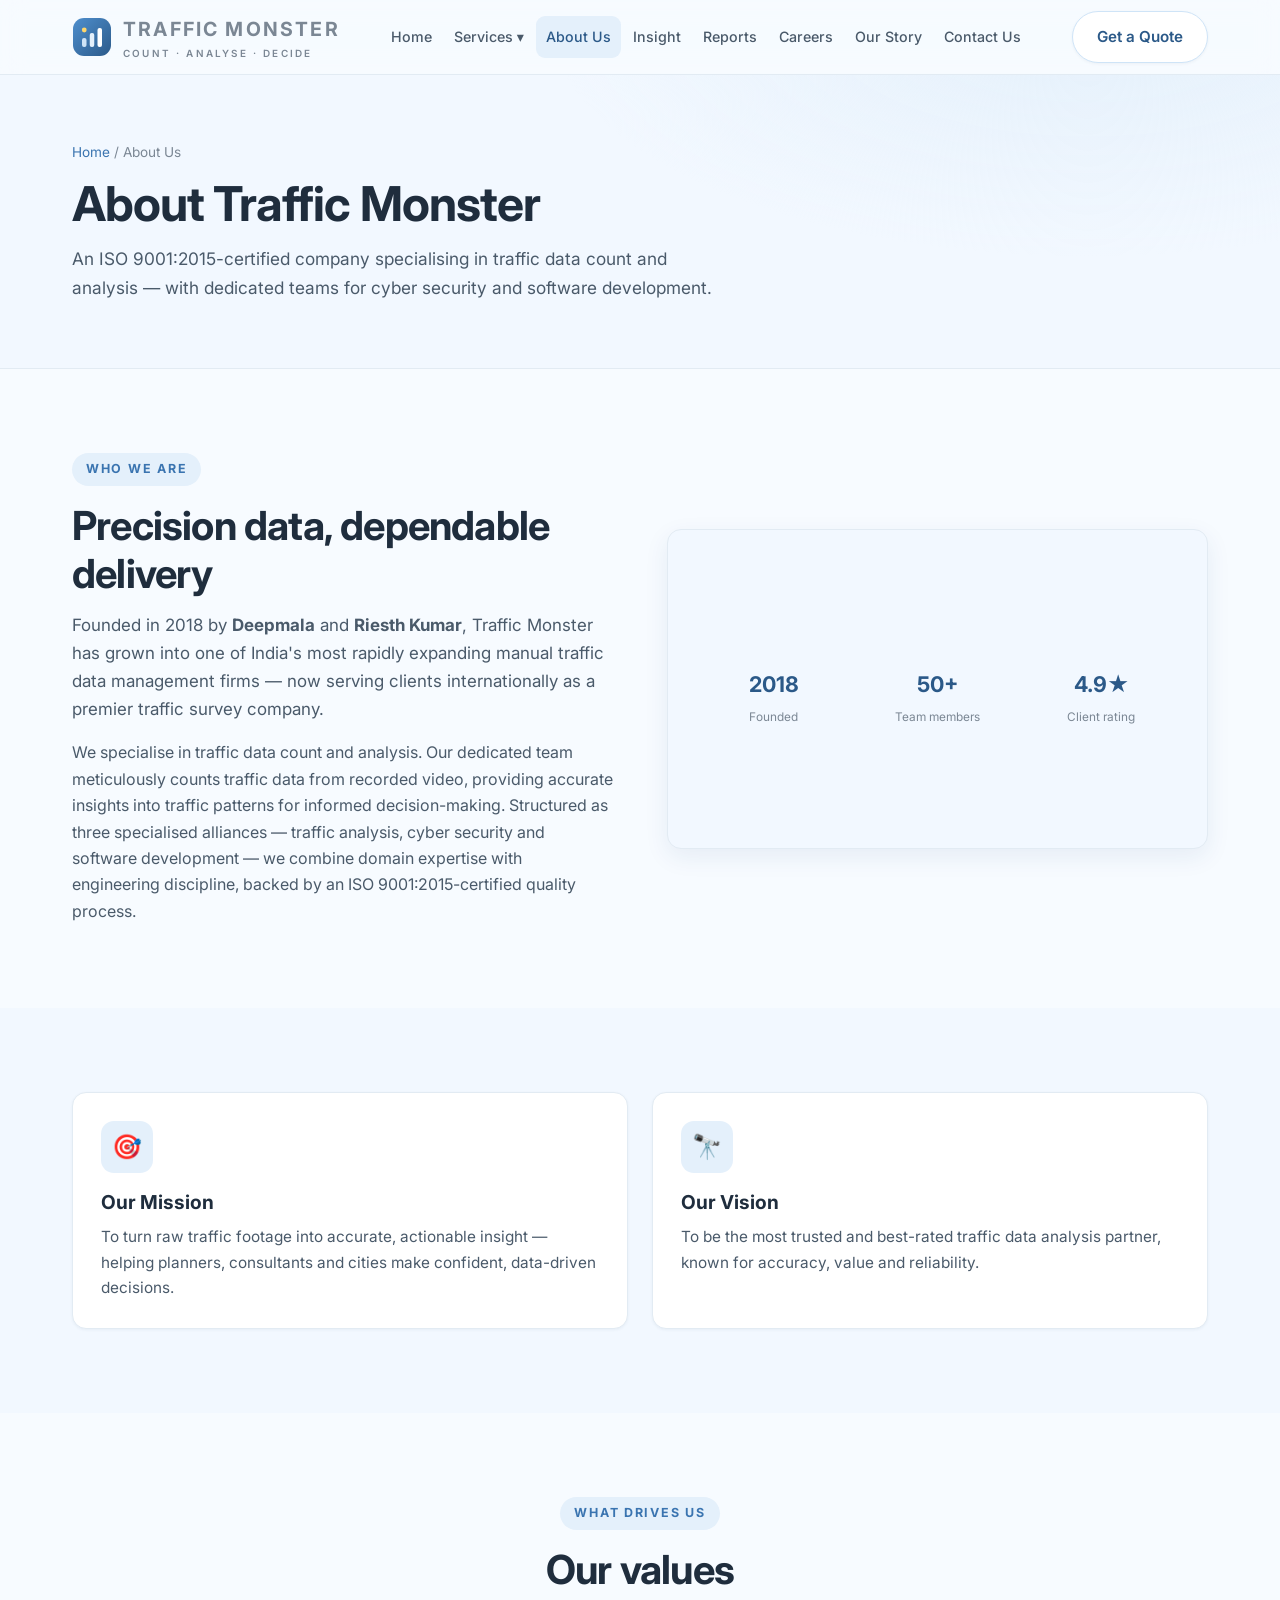
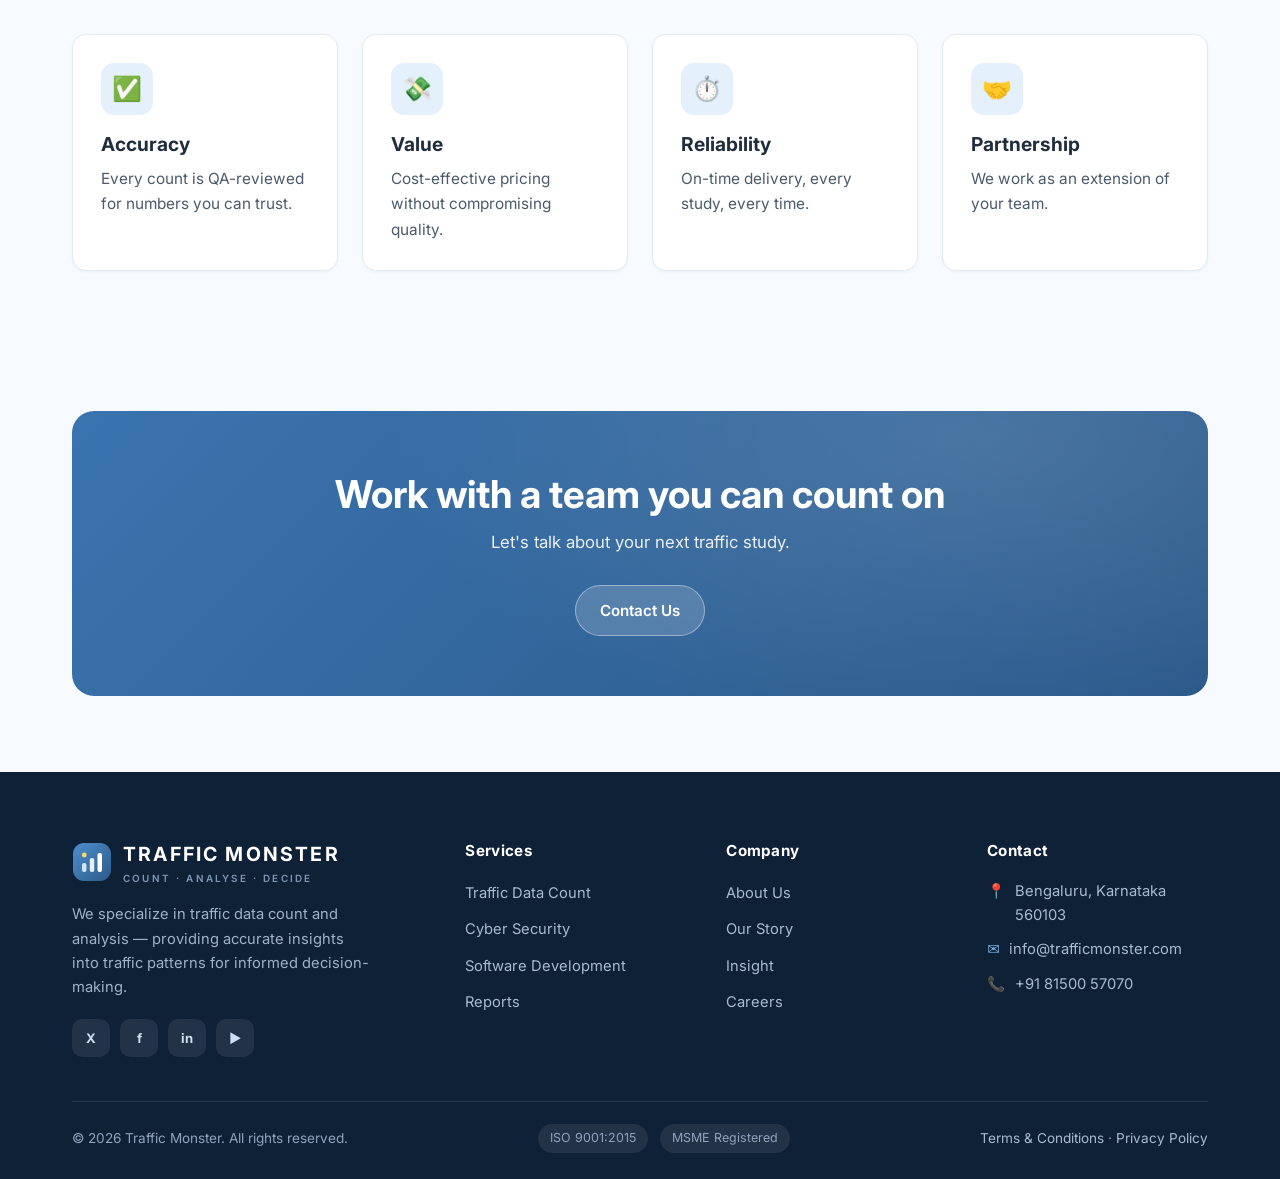
==== about.html @ 854fac42 "Initial commit" ====
<!DOCTYPE html>
<html lang="en">
<head>
<meta charset="UTF-8" />
<meta name="viewport" content="width=device-width, initial-scale=1.0" />
<title>About Us — Traffic Monster</title>
<meta name="description" content="Traffic Monster is an ISO 9001:2015-certified traffic data company built around three specialised alliances: traffic analysis, cyber security and software development." />
<link rel="icon" href="assets/logo.svg" type="image/svg+xml" />
<link rel="preconnect" href="https://fonts.googleapis.com" />
<link rel="preconnect" href="https://fonts.gstatic.com" crossorigin />
<link href="https://fonts.googleapis.com/css2?family=Inter:wght@400;500;600;700;800&display=swap" rel="stylesheet" />
<link rel="stylesheet" href="css/style.css" />
</head>
<body>

<header class="site-header">
  <div class="container nav">
    <a class="brand" href="index.html"><img class="logo" src="assets/logo.svg" alt="Traffic Monster" /><span class="brand-text"><b>Traffic Monster</b><span>Count · Analyse · Decide</span></span></a>
    <ul class="nav-links">
      <li><a href="index.html">Home</a></li>
      <li class="has-drop"><a href="services.html">Services ▾</a>
        <div class="drop">
          <a href="services.html#traffic"><span class="di">🚦</span><span><strong>Traffic Data Count</strong><small>Counts, studies &amp; insights</small></span></a>
          <a href="services.html#cyber"><span class="di">🛡️</span><span><strong>Cyber Security</strong><small>Security engineering &amp; DevSecOps</small></span></a>
          <a href="services.html#software"><span class="di">💻</span><span><strong>Software Development</strong><small>Web, mobile &amp; product</small></span></a>
        </div>
      </li>
      <li><a href="about.html" class="active">About Us</a></li>
      <li><a href="insight.html">Insight</a></li>
      <li><a href="reports.html">Reports</a></li>
      <li><a href="careers.html">Careers</a></li>
      <li><a href="our-story.html">Our Story</a></li>
      <li><a href="contact.html">Contact Us</a></li>
    </ul>
    <div class="nav-cta"><a href="contact.html" class="btn btn-ghost">Get a Quote</a><button class="nav-toggle" aria-label="Toggle menu" aria-expanded="false"><span></span></button></div>
  </div>
</header>

<section class="page-hero">
  <div class="container">
    <div class="crumb"><a href="index.html">Home</a> / About Us</div>
    <h1>About Traffic Monster</h1>
    <p>An ISO 9001:2015-certified company specialising in traffic data count and analysis — with dedicated teams for cyber security and software development.</p>
  </div>
</section>

<section class="section">
  <div class="container split">
    <div class="reveal">
      <span class="eyebrow">Who We Are</span>
      <h2 class="section-title">Precision data, dependable delivery</h2>
      <p class="section-lead">Founded in 2018 by <strong>Deepmala</strong> and <strong>Riesth Kumar</strong>, Traffic Monster has grown into one of India's most rapidly expanding manual traffic data management firms — now serving clients internationally as a premier traffic survey company.</p>
      <p style="margin-top:16px;color:var(--ink-soft)">We specialise in traffic data count and analysis. Our dedicated team meticulously counts traffic data from recorded video, providing accurate insights into traffic patterns for informed decision-making. Structured as three specialised alliances — traffic analysis, cyber security and software development — we combine domain expertise with engineering discipline, backed by an ISO 9001:2015-certified quality process.</p>
    </div>
    <div class="media reveal">
      <div class="hv-stats" style="width:100%">
        <div><b>2018</b><small>Founded</small></div>
        <div><b>50+</b><small>Team members</small></div>
        <div><b>4.9★</b><small>Client rating</small></div>
      </div>
    </div>
  </div>
</section>

<section class="section section--alt">
  <div class="container">
    <div class="grid grid-2">
      <div class="card reveal"><div class="icon">🎯</div><h3>Our Mission</h3><p>To turn raw traffic footage into accurate, actionable insight — helping planners, consultants and cities make confident, data-driven decisions.</p></div>
      <div class="card reveal"><div class="icon">🔭</div><h3>Our Vision</h3><p>To be the most trusted and best-rated traffic data analysis partner, known for accuracy, value and reliability.</p></div>
    </div>
  </div>
</section>

<section class="section">
  <div class="container">
    <div class="center reveal"><span class="eyebrow">What Drives Us</span><h2 class="section-title">Our values</h2></div>
    <div class="grid grid-4" style="margin-top:40px">
      <div class="card reveal"><div class="icon">✅</div><h3>Accuracy</h3><p>Every count is QA-reviewed for numbers you can trust.</p></div>
      <div class="card reveal"><div class="icon">💸</div><h3>Value</h3><p>Cost-effective pricing without compromising quality.</p></div>
      <div class="card reveal"><div class="icon">⏱️</div><h3>Reliability</h3><p>On-time delivery, every study, every time.</p></div>
      <div class="card reveal"><div class="icon">🤝</div><h3>Partnership</h3><p>We work as an extension of your team.</p></div>
    </div>
  </div>
</section>

<section class="section section--tight">
  <div class="container reveal"><div class="cta"><h2>Work with a team you can count on</h2><p>Let's talk about your next traffic study.</p><div class="hero-actions"><a href="contact.html" class="btn btn-light">Contact Us</a></div></div></div>
</section>

<footer class="site-footer">
  <div class="container">
    <div class="footer-grid">
      <div><a class="brand" href="index.html"><img class="logo" src="assets/logo.svg" alt="Traffic Monster" /><span class="brand-text"><b>Traffic Monster</b><span>Count · Analyse · Decide</span></span></a><p class="about">We specialize in traffic data count and analysis — providing accurate insights into traffic patterns for informed decision-making.</p><div class="socials"><a href="#">X</a><a href="#">f</a><a href="#">in</a><a href="#">▶</a></div></div>
      <div><h5>Services</h5><ul><li><a href="services.html#traffic">Traffic Data Count</a></li><li><a href="services.html#cyber">Cyber Security</a></li><li><a href="services.html#software">Software Development</a></li><li><a href="reports.html">Reports</a></li></ul></div>
      <div><h5>Company</h5><ul><li><a href="about.html">About Us</a></li><li><a href="our-story.html">Our Story</a></li><li><a href="insight.html">Insight</a></li><li><a href="careers.html">Careers</a></li></ul></div>
      <div><h5>Contact</h5><ul class="footer-contact"><li><span class="fc">📍</span> Bengaluru, Karnataka 560103</li><li><span class="fc">✉️</span> <a href="mailto:info@trafficmonster.com">info@trafficmonster.com</a></li><li><span class="fc">📞</span> <a href="tel:+918150057070">+91 81500 57070</a></li></ul></div>
    </div>
    <div class="footer-bottom"><span>© <span data-year>2026</span> Traffic Monster. All rights reserved.</span><div class="badges"><span>ISO 9001:2015</span><span>MSME Registered</span></div><span><a href="#">Terms &amp; Conditions</a> · <a href="#">Privacy Policy</a></span></div>
  </div>
</footer>

<script src="js/main.js"></script>
</body>
</html>
---- css/style.css ----
/* ==========================================================================
   SWAT Alliance — Replica site
   Subtle light-blue theme
   ========================================================================== */

:root {
  /* Light blue palette */
  --blue-50:  #f2f8ff;
  --blue-100: #e4f0fb;
  --blue-200: #cfe4f7;
  --blue-300: #a9cdee;
  --blue-400: #7bb0e0;
  --blue-500: #4f90cf;
  --blue-600: #3a74b0;
  --blue-700: #2b5988;
  --ink:      #1f2d3d;
  --ink-soft: #4a5a6a;
  --muted:    #7b8794;
  --line:     #e2ebf3;
  --white:    #ffffff;
  --bg:       #f7fbff;

  --radius: 14px;
  --radius-sm: 9px;
  --shadow-sm: 0 1px 3px rgba(30, 60, 110, .06);
  --shadow:    0 8px 24px rgba(30, 70, 130, .08);
  --shadow-lg: 0 18px 48px rgba(30, 70, 130, .12);
  --container: 1180px;
  --ease: cubic-bezier(.22, .61, .36, 1);

  --font: "Inter", "Segoe UI", system-ui, -apple-system, Roboto, Arial, sans-serif;
}

/* Reset -------------------------------------------------------------------- */
*, *::before, *::after { box-sizing: border-box; }
* { margin: 0; padding: 0; }
html { scroll-behavior: smooth; -webkit-text-size-adjust: 100%; }
body {
  font-family: var(--font);
  color: var(--ink);
  background: var(--bg);
  line-height: 1.65;
  font-size: 16px;
  -webkit-font-smoothing: antialiased;
}
img { max-width: 100%; display: block; }
a { color: var(--blue-600); text-decoration: none; transition: color .2s var(--ease); }
a:hover { color: var(--blue-700); }
ul { list-style: none; }
h1, h2, h3, h4 { line-height: 1.2; color: var(--ink); font-weight: 700; }
section { position: relative; }

/* Layout ------------------------------------------------------------------- */
.container {
  width: 100%;
  max-width: var(--container);
  margin-inline: auto;
  padding-inline: 22px;
}
.section { padding: 84px 0; }
.section--tight { padding: 56px 0; }
.section--alt { background: var(--blue-50); }
.center { text-align: center; }

.eyebrow {
  display: inline-block;
  font-size: .78rem;
  font-weight: 700;
  letter-spacing: .14em;
  text-transform: uppercase;
  color: var(--blue-600);
  background: var(--blue-100);
  padding: 6px 14px;
  border-radius: 999px;
  margin-bottom: 16px;
}
.section-title {
  font-size: clamp(1.7rem, 3.4vw, 2.5rem);
  letter-spacing: -.02em;
  margin-bottom: 14px;
}
.section-lead {
  color: var(--ink-soft);
  font-size: 1.06rem;
  max-width: 640px;
}
.center .section-lead { margin-inline: auto; }

/* Buttons ------------------------------------------------------------------ */
.btn {
  display: inline-flex;
  align-items: center;
  gap: 8px;
  font-weight: 600;
  font-size: .95rem;
  padding: 12px 24px;
  border-radius: 999px;
  border: 1px solid transparent;
  cursor: pointer;
  transition: transform .18s var(--ease), box-shadow .2s var(--ease), background .2s var(--ease);
}
.btn:hover { transform: translateY(-2px); }
.btn-primary {
  background: linear-gradient(135deg, var(--blue-500), var(--blue-600));
  color: #fff;
  box-shadow: 0 8px 20px rgba(58, 116, 176, .28);
}
.btn-primary:hover { color: #fff; box-shadow: 0 12px 26px rgba(58, 116, 176, .38); }
.btn-ghost {
  background: var(--white);
  color: var(--blue-700);
  border-color: var(--blue-200);
  box-shadow: var(--shadow-sm);
}
.btn-ghost:hover { color: var(--blue-700); border-color: var(--blue-400); }
.btn-light {
  background: rgba(255, 255, 255, .16);
  color: #fff;
  border-color: rgba(255, 255, 255, .4);
}
.btn-light:hover { color: #fff; background: rgba(255, 255, 255, .28); }

/* Header ------------------------------------------------------------------- */
.site-header {
  position: sticky;
  top: 0;
  z-index: 100;
  background: rgba(247, 251, 255, .82);
  backdrop-filter: saturate(160%) blur(12px);
  border-bottom: 1px solid var(--line);
  transition: box-shadow .25s var(--ease);
}
.site-header.scrolled { box-shadow: var(--shadow-sm); }
.nav {
  display: flex;
  align-items: center;
  justify-content: space-between;
  height: 74px;
  gap: 20px;
}
.brand { display: flex; align-items: center; gap: 11px; font-weight: 800; color: var(--ink); letter-spacing: -.01em; white-space: nowrap; flex: none; }
.brand:hover { color: var(--ink); }
.brand .logo { width: 40px; height: 40px; flex: none; }
.brand b { font-size: 1.22rem; }
.brand span { display: block; font-size: .62rem; letter-spacing: .22em; text-transform: uppercase; color: var(--muted); font-weight: 600; }

.nav-links {
  display: flex;
  align-items: center;
  flex-wrap: nowrap;
  gap: 2px;
}
.nav-links > li { flex: none; }
.nav-links > li > a {
  display: inline-flex;
  align-items: center;
  gap: 4px;
  padding: 9px 10px;
  border-radius: 9px;
  color: var(--ink-soft);
  font-weight: 500;
  font-size: .89rem;
  white-space: nowrap;
}
.nav-links > li > a:hover,
.nav-links > li > a.active { color: var(--blue-700); background: var(--blue-100); }

/* Dropdown */
.has-drop { position: relative; }
.drop {
  position: absolute;
  top: calc(100% + 8px);
  left: 0;
  min-width: 250px;
  background: var(--white);
  border: 1px solid var(--line);
  border-radius: var(--radius-sm);
  box-shadow: var(--shadow);
  padding: 8px;
  opacity: 0;
  visibility: hidden;
  transform: translateY(8px);
  transition: all .2s var(--ease);
}
.has-drop:hover .drop,
.has-drop:focus-within .drop { opacity: 1; visibility: visible; transform: translateY(0); }
.drop a {
  display: flex;
  gap: 11px;
  align-items: flex-start;
  padding: 10px 12px;
  border-radius: 8px;
  color: var(--ink);
}
.drop a:hover { background: var(--blue-50); }
.drop a strong { font-size: .92rem; display: block; }
.drop a small { color: var(--muted); font-size: .78rem; }
.drop .di { font-size: 1.1rem; line-height: 1.4; }

.nav-cta { display: flex; align-items: center; gap: 10px; flex: none; white-space: nowrap; }
.nav-toggle {
  display: none;
  width: 44px; height: 44px;
  border: 1px solid var(--line);
  background: var(--white);
  border-radius: 10px;
  cursor: pointer;
  align-items: center; justify-content: center;
}
.nav-toggle span, .nav-toggle span::before, .nav-toggle span::after {
  content: ""; display: block; width: 20px; height: 2px; background: var(--ink);
  position: relative; transition: .25s var(--ease);
}
.nav-toggle span::before { position: absolute; top: -6px; }
.nav-toggle span::after { position: absolute; top: 6px; }
body.nav-open .nav-toggle span { background: transparent; }
body.nav-open .nav-toggle span::before { top: 0; transform: rotate(45deg); }
body.nav-open .nav-toggle span::after { top: 0; transform: rotate(-45deg); }

/* Hero --------------------------------------------------------------------- */
.hero {
  position: relative;
  overflow: hidden;
  background:
    radial-gradient(1100px 460px at 82% -8%, var(--blue-100), transparent 60%),
    radial-gradient(760px 420px at 4% 108%, var(--blue-100), transparent 58%),
    var(--bg);
  padding: 96px 0 84px;
}
.hero-grid {
  display: grid;
  grid-template-columns: 1.05fr .95fr;
  gap: 56px;
  align-items: center;
}
.hero h1 {
  font-size: clamp(2.2rem, 5vw, 3.5rem);
  letter-spacing: -.03em;
  margin-bottom: 20px;
}
.hero h1 .accent {
  background: linear-gradient(120deg, var(--blue-500), var(--blue-700));
  -webkit-background-clip: text; background-clip: text; color: transparent;
}
.hero p.lead { font-size: 1.14rem; color: var(--ink-soft); max-width: 540px; margin-bottom: 30px; }
.hero-actions { display: flex; flex-wrap: wrap; gap: 14px; margin-bottom: 34px; }
.hero-badges { display: flex; flex-wrap: wrap; gap: 18px 26px; }
.hero-badges div { display: flex; align-items: center; gap: 9px; font-size: .9rem; color: var(--ink-soft); font-weight: 500; }
.hero-badges .dot { width: 8px; height: 8px; border-radius: 50%; background: var(--blue-500); }

/* Hero visual card */
.hero-visual {
  position: relative;
  background: var(--white);
  border: 1px solid var(--line);
  border-radius: 22px;
  box-shadow: var(--shadow-lg);
  padding: 24px;
}
.hero-visual .hv-head { display: flex; align-items: center; justify-content: space-between; margin-bottom: 18px; }
.hero-visual .hv-head span { font-weight: 700; }
.hero-visual .hv-head em { font-style: normal; font-size: .78rem; color: var(--blue-600); background: var(--blue-100); padding: 4px 10px; border-radius: 999px; }
.bars { display: flex; align-items: flex-end; gap: 10px; height: 168px; padding: 12px 4px 0; border-bottom: 1px solid var(--line); }
.bars .bar { flex: 1; border-radius: 7px 7px 0 0; background: linear-gradient(180deg, var(--blue-400), var(--blue-200)); animation: grow 1.1s var(--ease) both; }
.bars .bar.hot { background: linear-gradient(180deg, var(--blue-600), var(--blue-400)); }
@keyframes grow { from { height: 0 !important; opacity: .3; } }
.hv-stats { display: grid; grid-template-columns: repeat(3, 1fr); gap: 12px; margin-top: 18px; }
.hv-stats div { text-align: center; }
.hv-stats b { display: block; font-size: 1.35rem; color: var(--blue-700); }
.hv-stats small { color: var(--muted); font-size: .74rem; }
.float-tag {
  position: absolute;
  background: var(--white);
  border: 1px solid var(--line);
  box-shadow: var(--shadow);
  border-radius: 12px;
  padding: 10px 14px;
  font-size: .82rem;
  font-weight: 600;
  display: flex; align-items: center; gap: 8px;
}
.float-tag.t1 { top: -18px; left: -18px; }
.float-tag.t2 { bottom: -18px; right: -16px; }
.float-tag .ic { color: var(--blue-600); }

/* Trust strip -------------------------------------------------------------- */
.trust { border-block: 1px solid var(--line); background: var(--white); }
.trust .container { display: flex; flex-wrap: wrap; align-items: center; justify-content: space-between; gap: 20px; padding-block: 26px; }
.trust p { color: var(--muted); font-weight: 600; font-size: .82rem; letter-spacing: .08em; text-transform: uppercase; }
.trust .items { display: flex; flex-wrap: wrap; gap: 14px 30px; }
.trust .items span { font-weight: 700; color: var(--ink-soft); }

/* Cards / grids ------------------------------------------------------------ */
.grid { display: grid; gap: 24px; }
.grid-2 { grid-template-columns: repeat(2, 1fr); }
.grid-3 { grid-template-columns: repeat(3, 1fr); }
.grid-4 { grid-template-columns: repeat(4, 1fr); }

.card {
  background: var(--white);
  border: 1px solid var(--line);
  border-radius: var(--radius);
  padding: 28px;
  box-shadow: var(--shadow-sm);
  transition: transform .22s var(--ease), box-shadow .22s var(--ease), border-color .22s var(--ease);
}
.card:hover { transform: translateY(-5px); box-shadow: var(--shadow); border-color: var(--blue-200); }
.card .icon {
  width: 52px; height: 52px;
  display: grid; place-items: center;
  border-radius: 13px;
  background: var(--blue-100);
  color: var(--blue-600);
  font-size: 1.5rem;
  margin-bottom: 18px;
}
.card h3 { font-size: 1.2rem; margin-bottom: 10px; }
.card p { color: var(--ink-soft); font-size: .96rem; }
.card ul.ticks { margin-top: 14px; display: grid; gap: 8px; }
.card ul.ticks li { position: relative; padding-left: 26px; color: var(--ink-soft); font-size: .93rem; }
.card ul.ticks li::before {
  content: "✓"; position: absolute; left: 0; top: 0;
  color: var(--blue-600); font-weight: 800;
}
.card .more { display: inline-flex; align-items: center; gap: 6px; margin-top: 16px; font-weight: 600; font-size: .92rem; }

/* Stats -------------------------------------------------------------------- */
.stats { display: grid; grid-template-columns: repeat(4, 1fr); gap: 22px; }
.stat {
  background: var(--white); border: 1px solid var(--line); border-radius: var(--radius);
  padding: 30px 22px; text-align: center; box-shadow: var(--shadow-sm);
}
.stat b { display: block; font-size: clamp(2rem, 4vw, 2.8rem); color: var(--blue-700); letter-spacing: -.02em; }
.stat span { color: var(--muted); font-size: .9rem; font-weight: 500; }

/* Split feature ------------------------------------------------------------ */
.split { display: grid; grid-template-columns: 1fr 1fr; gap: 54px; align-items: center; }
.split .media {
  border-radius: var(--radius); overflow: hidden; border: 1px solid var(--line);
  box-shadow: var(--shadow); background: var(--blue-50); min-height: 320px;
  display: grid; place-items: center; padding: 30px;
}
.feature-list { display: grid; gap: 18px; margin-top: 22px; }
.feature-list li { display: flex; gap: 14px; }
.feature-list .fi {
  flex: none; width: 42px; height: 42px; border-radius: 11px;
  background: var(--blue-100); color: var(--blue-600); display: grid; place-items: center; font-size: 1.15rem;
}
.feature-list h4 { font-size: 1.02rem; margin-bottom: 3px; }
.feature-list p { color: var(--ink-soft); font-size: .92rem; }

/* Steps -------------------------------------------------------------------- */
.steps { display: grid; grid-template-columns: repeat(4, 1fr); gap: 24px; counter-reset: step; }
.step { position: relative; padding-top: 20px; }
.step .num {
  width: 44px; height: 44px; border-radius: 50%;
  background: linear-gradient(135deg, var(--blue-500), var(--blue-600));
  color: #fff; font-weight: 800; display: grid; place-items: center; margin-bottom: 16px;
  box-shadow: 0 6px 16px rgba(58,116,176,.3);
}
.step h4 { font-size: 1.05rem; margin-bottom: 8px; }
.step p { color: var(--ink-soft); font-size: .92rem; }

/* Testimonial / rating ----------------------------------------------------- */
.quote {
  background: linear-gradient(135deg, var(--blue-600), var(--blue-700));
  color: #fff; border-radius: 20px; padding: 54px; text-align: center;
  position: relative; overflow: hidden;
}
.quote::before {
  content: "\201C"; position: absolute; top: -30px; left: 30px;
  font-size: 12rem; opacity: .12; font-family: Georgia, serif;
}
.quote .stars { font-size: 1.4rem; letter-spacing: 4px; margin-bottom: 18px; color: #ffd66b; }
.quote p { font-size: 1.35rem; max-width: 760px; margin-inline: auto; font-weight: 500; }
.quote cite { display: block; margin-top: 20px; font-style: normal; opacity: .85; }

/* CTA band ----------------------------------------------------------------- */
.cta {
  background:
    radial-gradient(600px 300px at 80% 10%, rgba(255,255,255,.12), transparent),
    linear-gradient(135deg, var(--blue-600), var(--blue-700));
  color: #fff; border-radius: 22px; padding: 60px; text-align: center;
}
.cta h2 { color: #fff; font-size: clamp(1.7rem, 3.4vw, 2.4rem); margin-bottom: 12px; }
.cta p { opacity: .9; max-width: 560px; margin: 0 auto 28px; font-size: 1.05rem; }
.cta .hero-actions { justify-content: center; margin-bottom: 0; }

/* Page hero (interior) ----------------------------------------------------- */
.page-hero {
  background:
    radial-gradient(900px 400px at 85% -20%, var(--blue-100), transparent 60%),
    var(--blue-50);
  padding: 66px 0;
  border-bottom: 1px solid var(--line);
}
.page-hero .crumb { font-size: .85rem; color: var(--muted); margin-bottom: 12px; }
.page-hero .crumb a { color: var(--blue-600); }
.page-hero h1 { font-size: clamp(2rem, 4.4vw, 3rem); letter-spacing: -.02em; margin-bottom: 12px; }
.page-hero p { color: var(--ink-soft); font-size: 1.08rem; max-width: 660px; }

/* Contact ------------------------------------------------------------------ */
.contact-grid { display: grid; grid-template-columns: 1fr 1fr; gap: 40px; }
.info-item { display: flex; gap: 14px; margin-bottom: 22px; }
.info-item .ii {
  flex: none; width: 46px; height: 46px; border-radius: 12px;
  background: var(--blue-100); color: var(--blue-600); display: grid; place-items: center; font-size: 1.2rem;
}
.info-item h4 { font-size: 1rem; margin-bottom: 2px; }
.info-item p, .info-item a { color: var(--ink-soft); font-size: .95rem; }

.form { background: var(--white); border: 1px solid var(--line); border-radius: var(--radius); padding: 30px; box-shadow: var(--shadow-sm); }
.field { margin-bottom: 18px; }
.field label { display: block; font-weight: 600; font-size: .88rem; margin-bottom: 7px; }
.field input, .field textarea, .field select {
  width: 100%; padding: 12px 14px; border: 1px solid var(--line); border-radius: 10px;
  font: inherit; color: var(--ink); background: var(--blue-50); transition: border-color .2s, box-shadow .2s;
}
.field input:focus, .field textarea:focus, .field select:focus {
  outline: none; border-color: var(--blue-400); box-shadow: 0 0 0 3px rgba(79,144,207,.18); background: #fff;
}
.field textarea { min-height: 130px; resize: vertical; }
.form-note { font-size: .82rem; color: var(--muted); margin-top: 8px; }
.form-success {
  display: none; margin-top: 16px; padding: 14px 16px; border-radius: 10px;
  background: var(--blue-100); color: var(--blue-700); font-weight: 600; font-size: .92rem;
}
.form-success.show { display: block; }

.map-embed { border: 1px solid var(--line); border-radius: var(--radius); overflow: hidden; box-shadow: var(--shadow-sm); }
.map-embed iframe { display: block; width: 100%; height: 320px; border: 0; }

/* Insight / blog ----------------------------------------------------------- */
.post-card { overflow: hidden; padding: 0; }
.post-card .thumb { height: 180px; background: linear-gradient(135deg, var(--blue-200), var(--blue-400)); display: grid; place-items: center; color: #fff; font-size: 2.4rem; }
.post-card .body { padding: 24px; }
.post-card .tag { font-size: .74rem; text-transform: uppercase; letter-spacing: .1em; color: var(--blue-600); font-weight: 700; }
.post-card h3 { font-size: 1.15rem; margin: 8px 0 10px; }
.post-card .meta { font-size: .82rem; color: var(--muted); margin-top: 14px; }

/* Careers ------------------------------------------------------------------ */
.job {
  background: var(--white); border: 1px solid var(--line); border-radius: var(--radius);
  padding: 26px 28px; box-shadow: var(--shadow-sm); display: flex; flex-wrap: wrap;
  align-items: center; justify-content: space-between; gap: 18px; transition: border-color .2s, box-shadow .2s;
}
.job:hover { border-color: var(--blue-200); box-shadow: var(--shadow); }
.job h3 { font-size: 1.15rem; margin-bottom: 6px; }
.job .chips { display: flex; flex-wrap: wrap; gap: 8px; margin-top: 10px; }
.chip { font-size: .78rem; background: var(--blue-100); color: var(--blue-700); padding: 5px 12px; border-radius: 999px; font-weight: 600; }
.job .open-count { font-size: .85rem; color: var(--muted); }

/* Reports ------------------------------------------------------------------ */
.report-row {
  display: flex; align-items: center; gap: 16px; padding: 18px 22px;
  background: var(--white); border: 1px solid var(--line); border-radius: var(--radius-sm);
  box-shadow: var(--shadow-sm); margin-bottom: 14px; transition: border-color .2s, transform .2s;
}
.report-row:hover { border-color: var(--blue-200); transform: translateX(4px); }
.report-row .ric { width: 44px; height: 44px; border-radius: 10px; background: var(--blue-100); color: var(--blue-600); display: grid; place-items: center; font-size: 1.2rem; flex: none; }
.report-row .rmeta { flex: 1; }
.report-row h4 { font-size: 1rem; }
.report-row small { color: var(--muted); }

/* Timeline (Our Story) ----------------------------------------------------- */
.timeline { position: relative; max-width: 760px; margin-inline: auto; padding-left: 30px; }
.timeline::before { content: ""; position: absolute; left: 7px; top: 6px; bottom: 6px; width: 2px; background: var(--blue-200); }
.tl-item { position: relative; padding-bottom: 34px; }
.tl-item::before { content: ""; position: absolute; left: -30px; top: 4px; width: 16px; height: 16px; border-radius: 50%; background: var(--blue-500); border: 3px solid var(--white); box-shadow: 0 0 0 2px var(--blue-200); }
.tl-item b { color: var(--blue-700); font-size: 1.05rem; }
.tl-item h4 { margin: 4px 0 6px; }
.tl-item p { color: var(--ink-soft); font-size: .95rem; }

/* Footer ------------------------------------------------------------------- */
.site-footer { background: #0f2137; color: #c7d5e5; padding: 66px 0 26px; margin-top: 20px; }
.footer-grid { display: grid; grid-template-columns: 1.6fr 1fr 1fr 1fr; gap: 40px; }
.site-footer .brand b { color: #fff; }
.site-footer .brand span { color: #7f97b3; }
.site-footer p.about { margin: 16px 0 20px; font-size: .92rem; color: #9fb2c9; max-width: 300px; }
.site-footer h5 { color: #fff; font-size: .95rem; margin-bottom: 16px; letter-spacing: .02em; }
.site-footer ul li { margin-bottom: 10px; }
.site-footer ul a { color: #a9bbd0; font-size: .92rem; }
.site-footer ul a:hover { color: #fff; }
.socials { display: flex; gap: 10px; margin-top: 4px; }
.socials a {
  width: 38px; height: 38px; border-radius: 10px; display: grid; place-items: center;
  background: rgba(255,255,255,.08); color: #cfe0f2; font-weight: 700; font-size: .82rem;
}
.socials a:hover { background: var(--blue-500); color: #fff; }
.footer-contact li { display: flex; gap: 10px; align-items: flex-start; font-size: .92rem; color: #a9bbd0; }
.footer-contact .fc { color: var(--blue-400); }
.footer-bottom {
  border-top: 1px solid rgba(255,255,255,.1); margin-top: 44px; padding-top: 22px;
  display: flex; flex-wrap: wrap; align-items: center; justify-content: space-between; gap: 14px;
  font-size: .85rem; color: #8fa3bd;
}
.footer-bottom a { color: #a9bbd0; }
.footer-bottom .badges { display: flex; gap: 12px; }
.footer-bottom .badges span { background: rgba(255,255,255,.08); padding: 4px 12px; border-radius: 999px; font-size: .78rem; }

/* Reveal animation --------------------------------------------------------- */
.reveal { opacity: 0; transform: translateY(24px); transition: opacity .6s var(--ease), transform .6s var(--ease); }
.reveal.in { opacity: 1; transform: none; }

/* Responsive --------------------------------------------------------------- */
@media (max-width: 980px) {
  .hero-grid { grid-template-columns: 1fr; gap: 44px; }
  .grid-4 { grid-template-columns: repeat(2, 1fr); }
  .stats { grid-template-columns: repeat(2, 1fr); }
  .steps { grid-template-columns: repeat(2, 1fr); }
  .split { grid-template-columns: 1fr; gap: 34px; }
  .footer-grid { grid-template-columns: 1fr 1fr; gap: 30px; }
}
@media (max-width: 1120px) {
  .nav-toggle { display: flex; }
  .nav-links {
    position: fixed; inset: 74px 0 auto 0;
    flex-direction: column; align-items: stretch;
    background: var(--white); border-bottom: 1px solid var(--line);
    padding: 12px; gap: 2px; box-shadow: var(--shadow);
    transform: translateY(-140%); transition: transform .3s var(--ease); max-height: calc(100vh - 74px); overflow-y: auto;
  }
  .nav-links > li { flex: none; width: 100%; }
  body.nav-open .nav-links { transform: none; }
  .nav-links > li > a { padding: 13px; font-size: 1rem; white-space: normal; }
  .drop { position: static; opacity: 1; visibility: visible; transform: none; box-shadow: none; border: none; padding: 0 0 0 14px; min-width: 0; }
  .has-drop:hover .drop { transform: none; }
  .nav-cta .btn-ghost { display: none; }
}
@media (max-width: 560px) {
  .section { padding: 60px 0; }
  .grid-2, .grid-3, .grid-4, .stats, .steps, .contact-grid { grid-template-columns: 1fr; }
  .footer-grid { grid-template-columns: 1fr; }
  .quote, .cta { padding: 36px 24px; }
  .float-tag { display: none; }
}
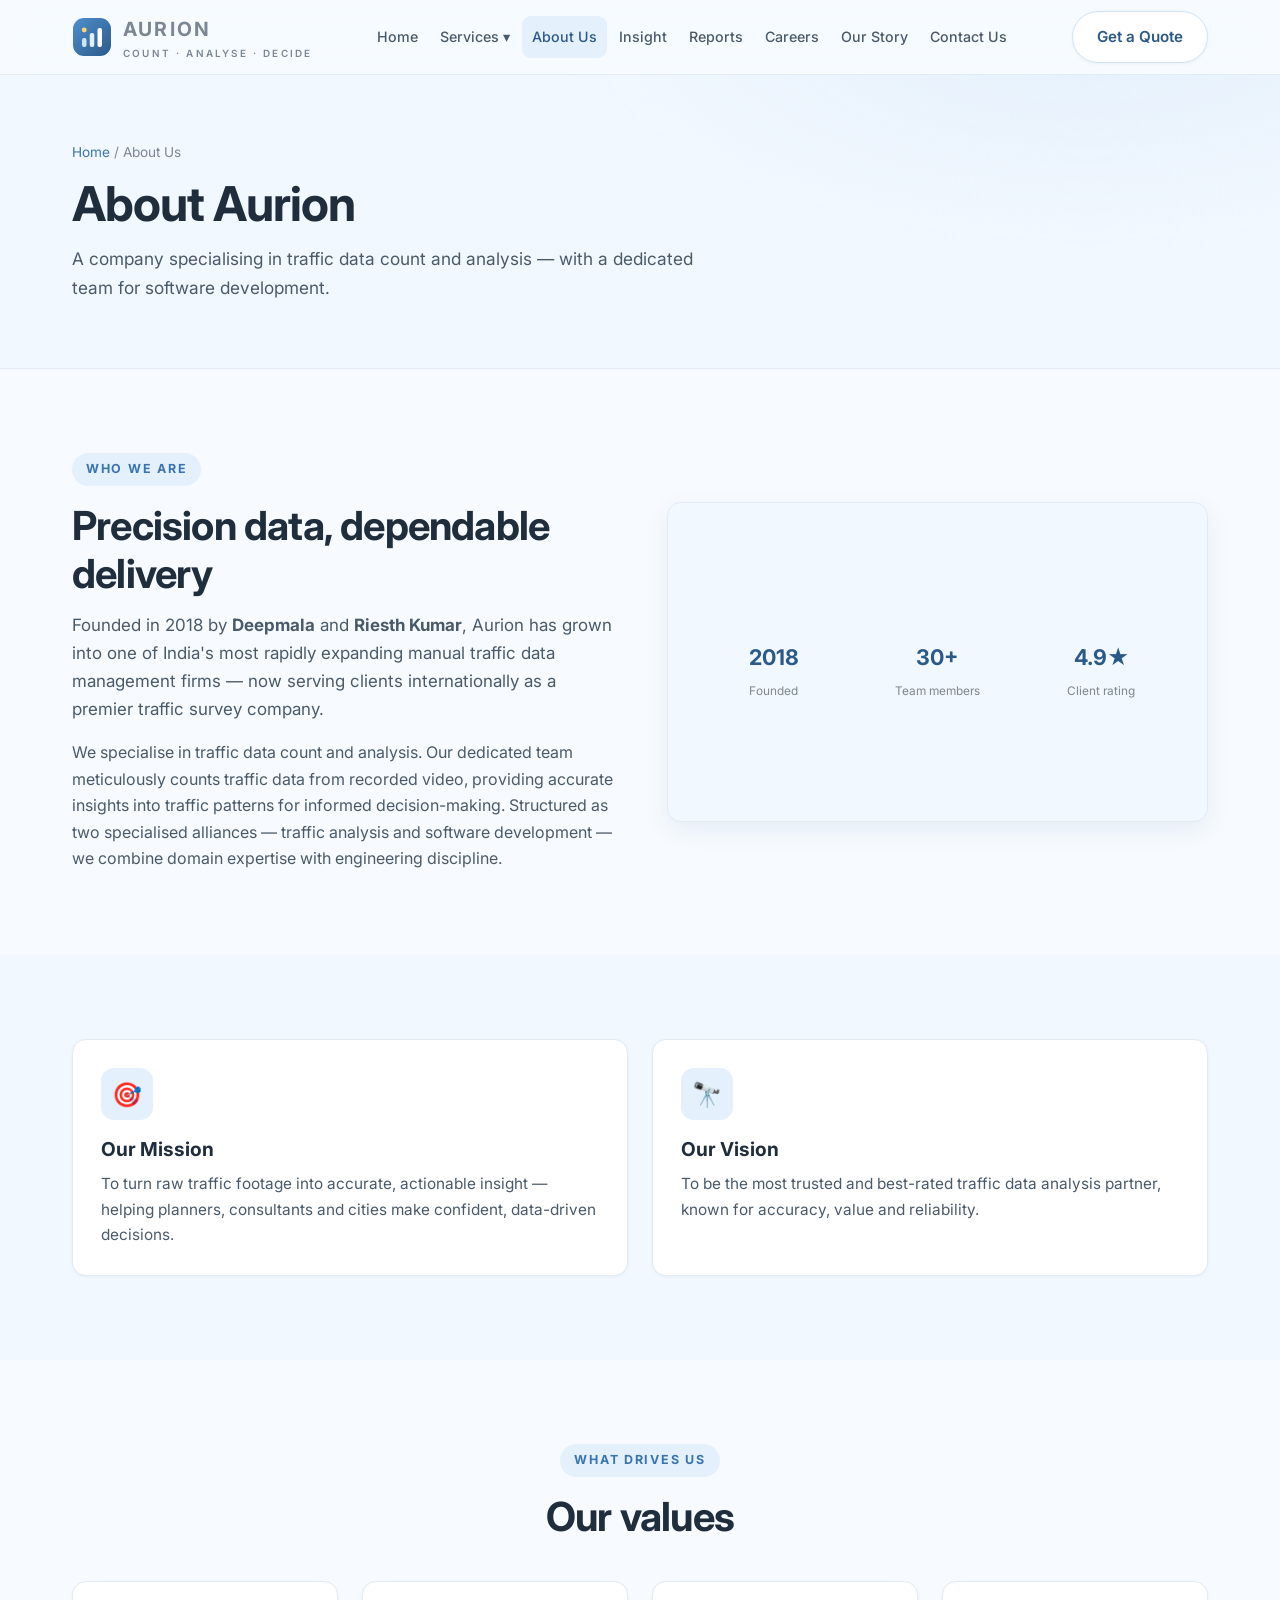
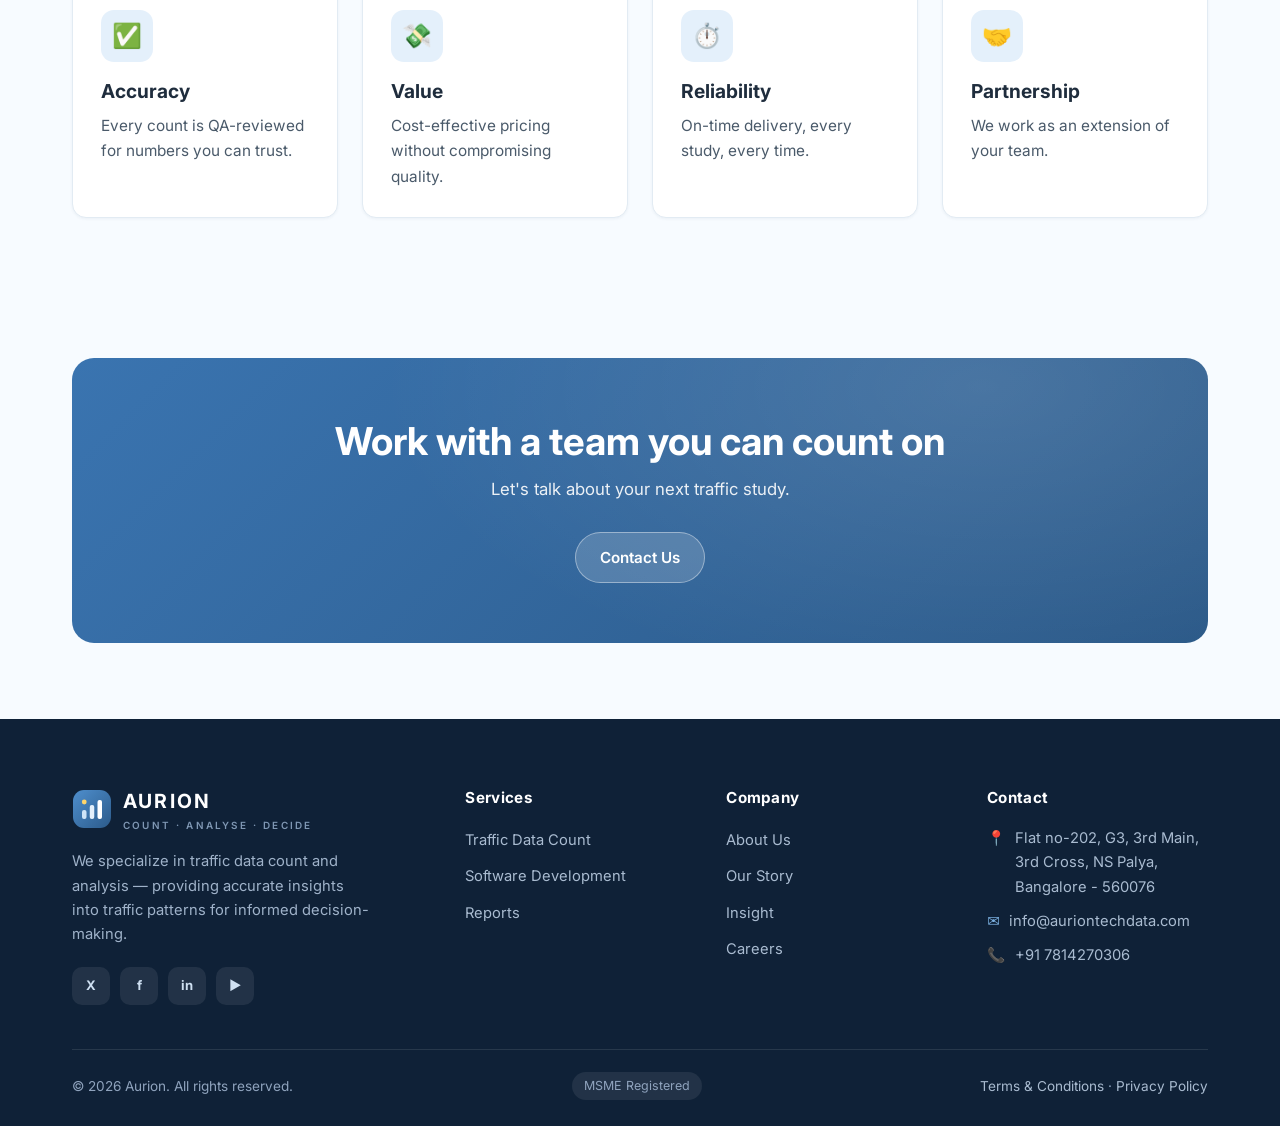
==== commit 1d2e6b1b: "Added contact detaila" ====
--- a/about.html
+++ b/about.html
@@ -3,8 +3,8 @@
 <head>
 <meta charset="UTF-8" />
 <meta name="viewport" content="width=device-width, initial-scale=1.0" />
-<title>About Us — Traffic Monster</title>
-<meta name="description" content="Traffic Monster is an ISO 9001:2015-certified traffic data company built around three specialised alliances: traffic analysis, cyber security and software development." />
+<title>About Us — Aurion</title>
+<meta name="description" content="Aurion is a traffic data company built around two specialised alliances: traffic analysis and software development." />
 <link rel="icon" href="assets/logo.svg" type="image/svg+xml" />
 <link rel="preconnect" href="https://fonts.googleapis.com" />
 <link rel="preconnect" href="https://fonts.gstatic.com" crossorigin />
@@ -15,13 +15,12 @@
 
 <header class="site-header">
   <div class="container nav">
-    <a class="brand" href="index.html"><img class="logo" src="assets/logo.svg" alt="Traffic Monster" /><span class="brand-text"><b>Traffic Monster</b><span>Count · Analyse · Decide</span></span></a>
+    <a class="brand" href="index.html"><img class="logo" src="assets/logo.svg" alt="Aurion" /><span class="brand-text"><b>Aurion</b><span>Count · Analyse · Decide</span></span></a>
     <ul class="nav-links">
       <li><a href="index.html">Home</a></li>
       <li class="has-drop"><a href="services.html">Services ▾</a>
         <div class="drop">
           <a href="services.html#traffic"><span class="di">🚦</span><span><strong>Traffic Data Count</strong><small>Counts, studies &amp; insights</small></span></a>
-          <a href="services.html#cyber"><span class="di">🛡️</span><span><strong>Cyber Security</strong><small>Security engineering &amp; DevSecOps</small></span></a>
           <a href="services.html#software"><span class="di">💻</span><span><strong>Software Development</strong><small>Web, mobile &amp; product</small></span></a>
         </div>
       </li>
@@ -39,8 +38,8 @@
 <section class="page-hero">
   <div class="container">
     <div class="crumb"><a href="index.html">Home</a> / About Us</div>
-    <h1>About Traffic Monster</h1>
-    <p>An ISO 9001:2015-certified company specialising in traffic data count and analysis — with dedicated teams for cyber security and software development.</p>
+    <h1>About Aurion</h1>
+    <p>A company specialising in traffic data count and analysis — with a dedicated team for software development.</p>
   </div>
 </section>
 
@@ -49,13 +48,13 @@
     <div class="reveal">
       <span class="eyebrow">Who We Are</span>
       <h2 class="section-title">Precision data, dependable delivery</h2>
-      <p class="section-lead">Founded in 2018 by <strong>Deepmala</strong> and <strong>Riesth Kumar</strong>, Traffic Monster has grown into one of India's most rapidly expanding manual traffic data management firms — now serving clients internationally as a premier traffic survey company.</p>
-      <p style="margin-top:16px;color:var(--ink-soft)">We specialise in traffic data count and analysis. Our dedicated team meticulously counts traffic data from recorded video, providing accurate insights into traffic patterns for informed decision-making. Structured as three specialised alliances — traffic analysis, cyber security and software development — we combine domain expertise with engineering discipline, backed by an ISO 9001:2015-certified quality process.</p>
+      <p class="section-lead">Founded in 2018 by <strong>Deepmala</strong> and <strong>Riesth Kumar</strong>, Aurion has grown into one of India's most rapidly expanding manual traffic data management firms — now serving clients internationally as a premier traffic survey company.</p>
+      <p style="margin-top:16px;color:var(--ink-soft)">We specialise in traffic data count and analysis. Our dedicated team meticulously counts traffic data from recorded video, providing accurate insights into traffic patterns for informed decision-making. Structured as two specialised alliances — traffic analysis and software development — we combine domain expertise with engineering discipline.</p>
     </div>
     <div class="media reveal">
       <div class="hv-stats" style="width:100%">
         <div><b>2018</b><small>Founded</small></div>
-        <div><b>50+</b><small>Team members</small></div>
+        <div><b>30+</b><small>Team members</small></div>
         <div><b>4.9★</b><small>Client rating</small></div>
       </div>
     </div>
@@ -90,12 +89,12 @@
 <footer class="site-footer">
   <div class="container">
     <div class="footer-grid">
-      <div><a class="brand" href="index.html"><img class="logo" src="assets/logo.svg" alt="Traffic Monster" /><span class="brand-text"><b>Traffic Monster</b><span>Count · Analyse · Decide</span></span></a><p class="about">We specialize in traffic data count and analysis — providing accurate insights into traffic patterns for informed decision-making.</p><div class="socials"><a href="#">X</a><a href="#">f</a><a href="#">in</a><a href="#">▶</a></div></div>
-      <div><h5>Services</h5><ul><li><a href="services.html#traffic">Traffic Data Count</a></li><li><a href="services.html#cyber">Cyber Security</a></li><li><a href="services.html#software">Software Development</a></li><li><a href="reports.html">Reports</a></li></ul></div>
+      <div><a class="brand" href="index.html"><img class="logo" src="assets/logo.svg" alt="Aurion" /><span class="brand-text"><b>Aurion</b><span>Count · Analyse · Decide</span></span></a><p class="about">We specialize in traffic data count and analysis — providing accurate insights into traffic patterns for informed decision-making.</p><div class="socials"><a href="#">X</a><a href="#">f</a><a href="#">in</a><a href="#">▶</a></div></div>
+      <div><h5>Services</h5><ul><li><a href="services.html#traffic">Traffic Data Count</a></li><li><a href="services.html#software">Software Development</a></li><li><a href="reports.html">Reports</a></li></ul></div>
       <div><h5>Company</h5><ul><li><a href="about.html">About Us</a></li><li><a href="our-story.html">Our Story</a></li><li><a href="insight.html">Insight</a></li><li><a href="careers.html">Careers</a></li></ul></div>
-      <div><h5>Contact</h5><ul class="footer-contact"><li><span class="fc">📍</span> Bengaluru, Karnataka 560103</li><li><span class="fc">✉️</span> <a href="mailto:info@trafficmonster.com">info@trafficmonster.com</a></li><li><span class="fc">📞</span> <a href="tel:+918150057070">+91 81500 57070</a></li></ul></div>
+      <div><h5>Contact</h5><ul class="footer-contact"><li><span class="fc">📍</span> Flat no-202, G3, 3rd Main, 3rd Cross, NS Palya, Bangalore - 560076</li><li><span class="fc">✉️</span> <a href="mailto:info@auriontechdata.com">info@auriontechdata.com</a></li><li><span class="fc">📞</span> <a href="tel:+917814270306">+91 7814270306</a></li></ul></div>
     </div>
-    <div class="footer-bottom"><span>© <span data-year>2026</span> Traffic Monster. All rights reserved.</span><div class="badges"><span>ISO 9001:2015</span><span>MSME Registered</span></div><span><a href="#">Terms &amp; Conditions</a> · <a href="#">Privacy Policy</a></span></div>
+    <div class="footer-bottom"><span>© <span data-year>2026</span> Aurion. All rights reserved.</span><div class="badges"><span>MSME Registered</span></div><span><a href="#">Terms &amp; Conditions</a> · <a href="#">Privacy Policy</a></span></div>
   </div>
 </footer>
 
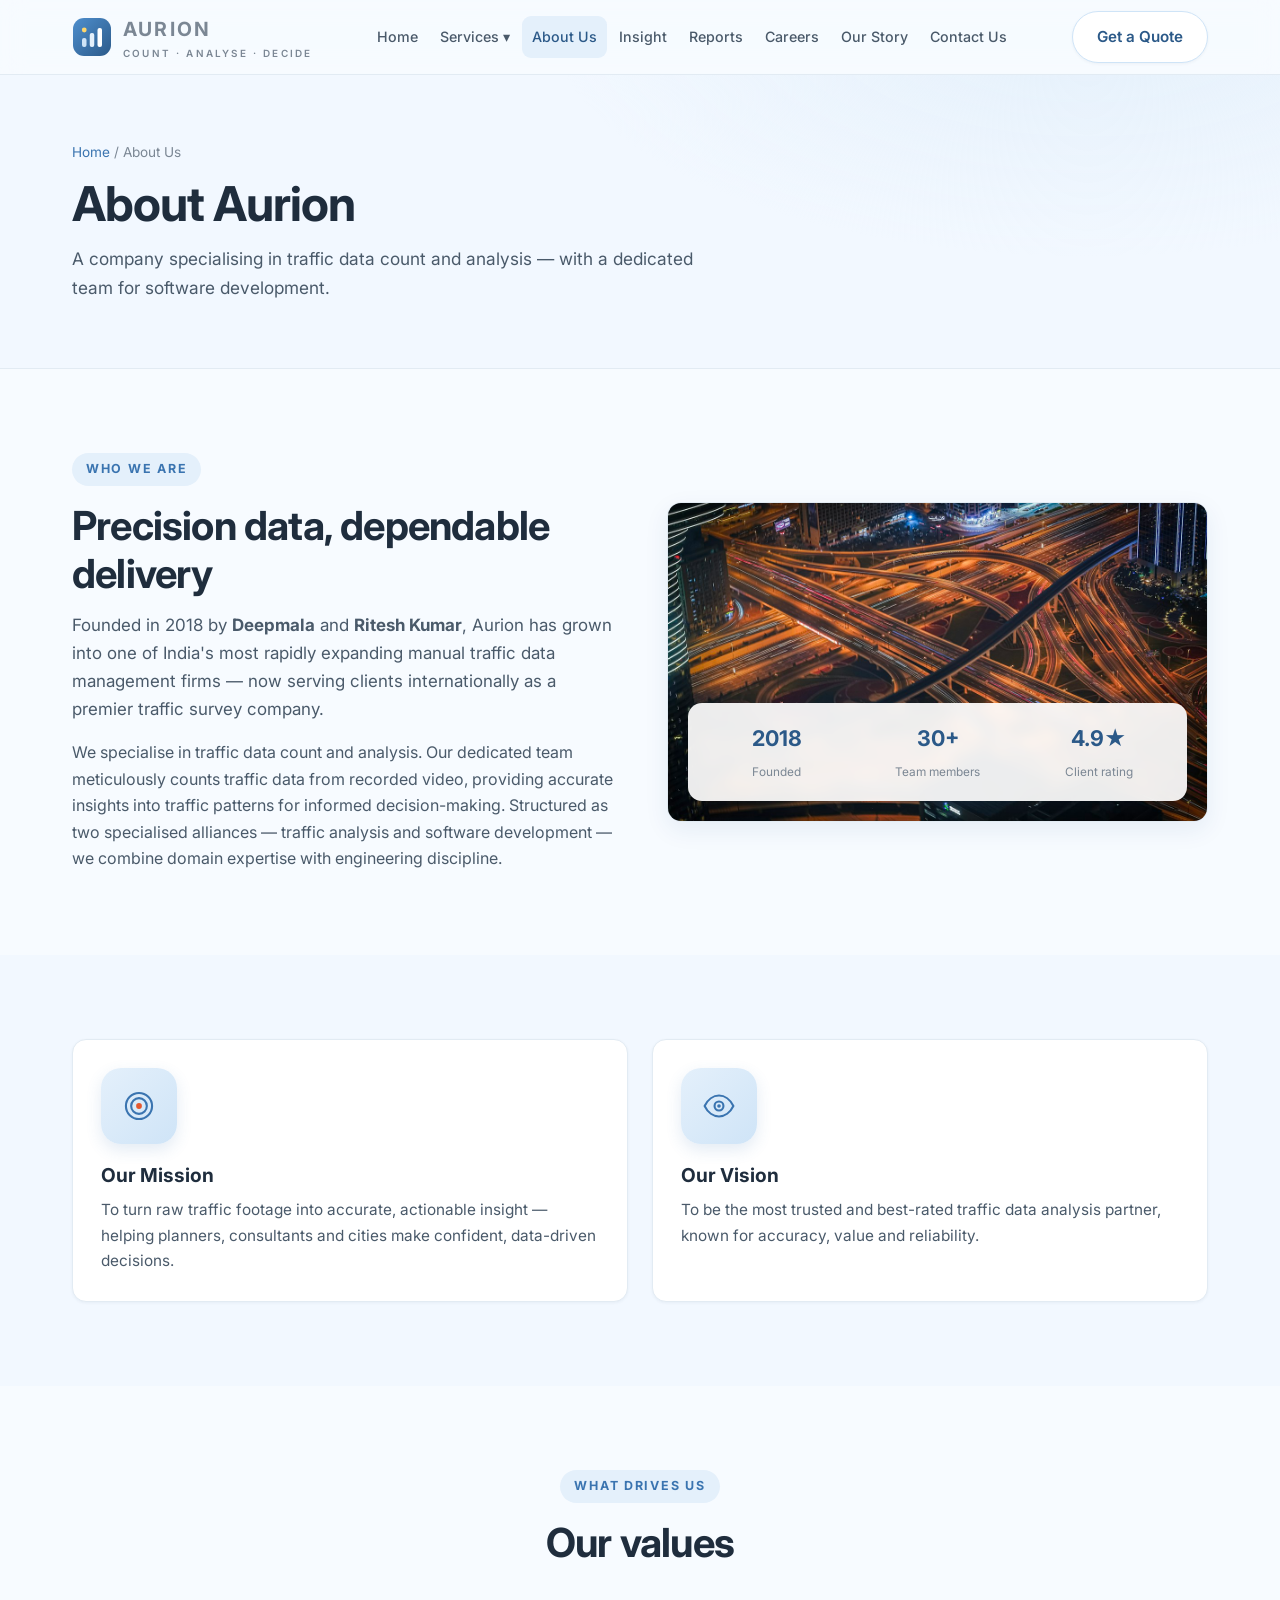
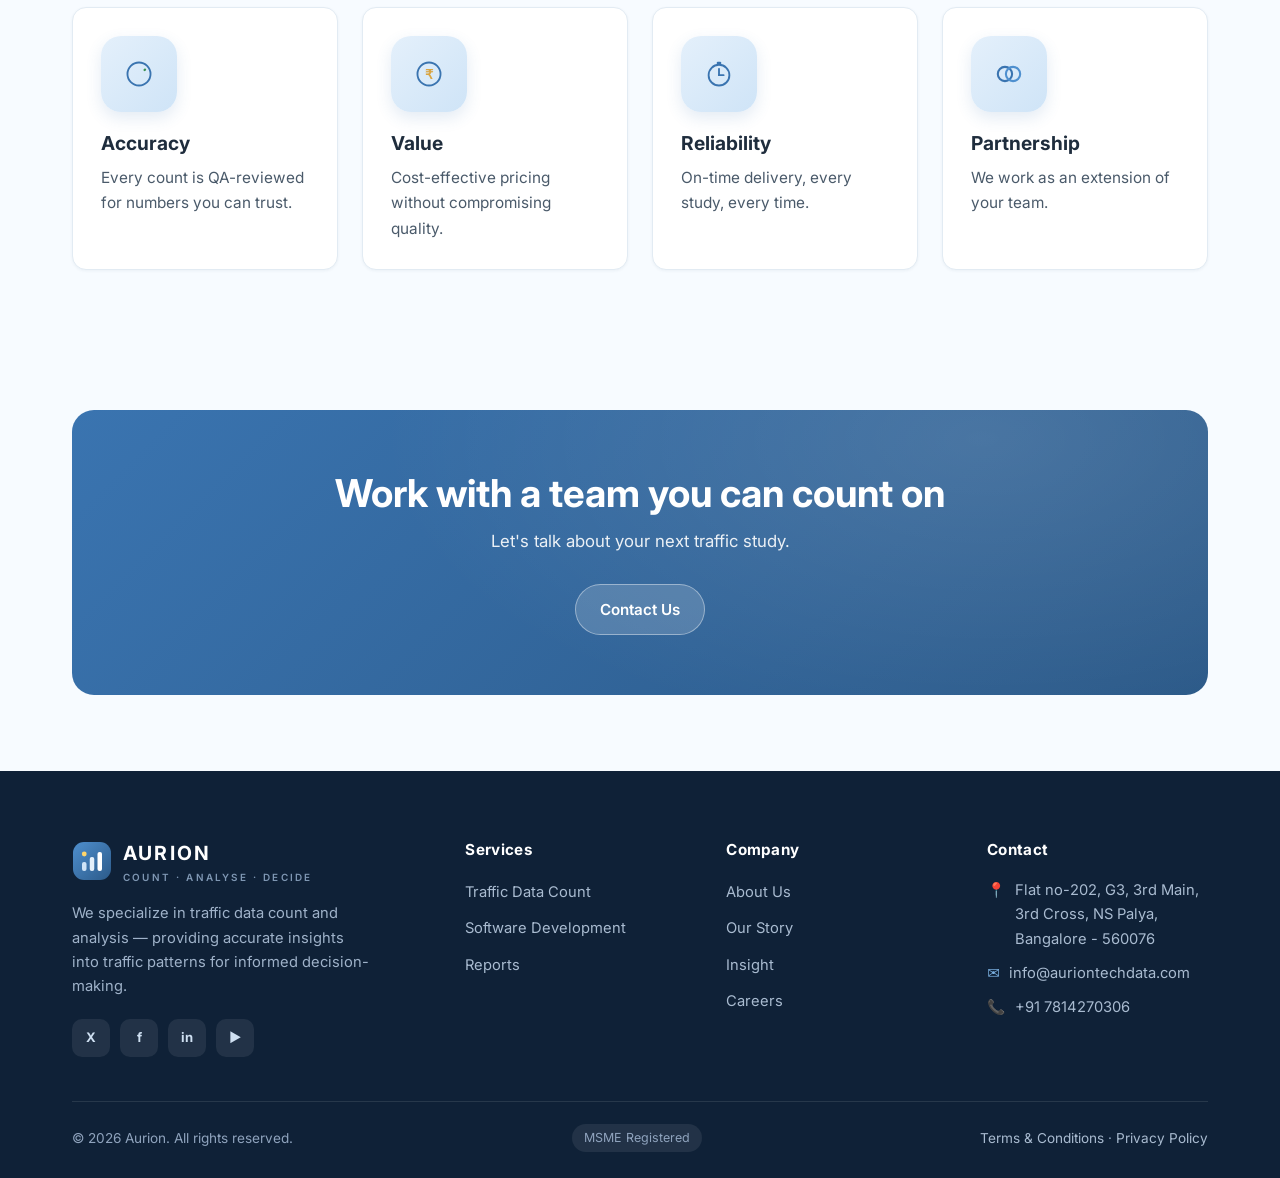
==== commit d4e0102a: "Updated images" ====
--- a/about.html
+++ b/about.html
@@ -48,11 +48,12 @@
     <div class="reveal">
       <span class="eyebrow">Who We Are</span>
       <h2 class="section-title">Precision data, dependable delivery</h2>
-      <p class="section-lead">Founded in 2018 by <strong>Deepmala</strong> and <strong>Riesth Kumar</strong>, Aurion has grown into one of India's most rapidly expanding manual traffic data management firms — now serving clients internationally as a premier traffic survey company.</p>
+      <p class="section-lead">Founded in 2018 by <strong>Deepmala</strong> and <strong>Ritesh Kumar</strong>, Aurion has grown into one of India's most rapidly expanding manual traffic data management firms — now serving clients internationally as a premier traffic survey company.</p>
       <p style="margin-top:16px;color:var(--ink-soft)">We specialise in traffic data count and analysis. Our dedicated team meticulously counts traffic data from recorded video, providing accurate insights into traffic patterns for informed decision-making. Structured as two specialised alliances — traffic analysis and software development — we combine domain expertise with engineering discipline.</p>
     </div>
     <div class="media reveal">
-      <div class="hv-stats" style="width:100%">
+      <img src="assets/home/traffic-dubai.jpg" alt="Live aerial view of traffic flowing through a busy highway interchange" loading="lazy" />
+      <div class="hv-stats">
         <div><b>2018</b><small>Founded</small></div>
         <div><b>30+</b><small>Team members</small></div>
         <div><b>4.9★</b><small>Client rating</small></div>
@@ -64,8 +65,26 @@
 <section class="section section--alt">
   <div class="container">
     <div class="grid grid-2">
-      <div class="card reveal"><div class="icon">🎯</div><h3>Our Mission</h3><p>To turn raw traffic footage into accurate, actionable insight — helping planners, consultants and cities make confident, data-driven decisions.</p></div>
-      <div class="card reveal"><div class="icon">🔭</div><h3>Our Vision</h3><p>To be the most trusted and best-rated traffic data analysis partner, known for accuracy, value and reliability.</p></div>
+      <div class="card reveal">
+        <div class="icon">
+          <svg width="34" height="34" viewBox="0 0 26 26" fill="none" xmlns="http://www.w3.org/2000/svg" aria-hidden="true">
+            <circle cx="13" cy="13" r="10" stroke="currentColor" stroke-width="1.6"/>
+            <circle cx="13" cy="13" r="6" stroke="currentColor" stroke-width="1.6"/>
+            <circle class="target-dot" cx="13" cy="13" r="2.2" fill="#e4572e"/>
+          </svg>
+        </div>
+        <h3>Our Mission</h3><p>To turn raw traffic footage into accurate, actionable insight — helping planners, consultants and cities make confident, data-driven decisions.</p>
+      </div>
+      <div class="card reveal">
+        <div class="icon">
+          <svg width="34" height="34" viewBox="0 0 26 26" fill="none" xmlns="http://www.w3.org/2000/svg" aria-hidden="true">
+            <path d="M2 13c2.4-5 6.8-8 11-8s8.6 3 11 8c-2.4 5-6.8 8-11 8s-8.6-3-11-8Z" stroke="currentColor" stroke-width="1.6" stroke-linejoin="round"/>
+            <circle cx="13" cy="13" r="3.4" stroke="currentColor" stroke-width="1.6"/>
+            <circle class="vision-pupil" cx="13" cy="13" r="1.4" fill="#3a74b0"/>
+          </svg>
+        </div>
+        <h3>Our Vision</h3><p>To be the most trusted and best-rated traffic data analysis partner, known for accuracy, value and reliability.</p>
+      </div>
     </div>
   </div>
 </section>
@@ -74,10 +93,44 @@
   <div class="container">
     <div class="center reveal"><span class="eyebrow">What Drives Us</span><h2 class="section-title">Our values</h2></div>
     <div class="grid grid-4" style="margin-top:40px">
-      <div class="card reveal"><div class="icon">✅</div><h3>Accuracy</h3><p>Every count is QA-reviewed for numbers you can trust.</p></div>
-      <div class="card reveal"><div class="icon">💸</div><h3>Value</h3><p>Cost-effective pricing without compromising quality.</p></div>
-      <div class="card reveal"><div class="icon">⏱️</div><h3>Reliability</h3><p>On-time delivery, every study, every time.</p></div>
-      <div class="card reveal"><div class="icon">🤝</div><h3>Partnership</h3><p>We work as an extension of your team.</p></div>
+      <div class="card reveal">
+        <div class="icon">
+          <svg width="30" height="30" viewBox="0 0 26 26" fill="none" xmlns="http://www.w3.org/2000/svg" aria-hidden="true">
+            <circle cx="13" cy="13" r="10" stroke="currentColor" stroke-width="1.6"/>
+            <path class="check-draw" d="M8 13.3l3.1 3.1L18.2 9.2" stroke="#3a9150" stroke-width="2" stroke-linecap="round" stroke-linejoin="round"/>
+          </svg>
+        </div>
+        <h3>Accuracy</h3><p>Every count is QA-reviewed for numbers you can trust.</p>
+      </div>
+      <div class="card reveal">
+        <div class="icon">
+          <svg width="30" height="30" viewBox="0 0 26 26" fill="none" xmlns="http://www.w3.org/2000/svg" aria-hidden="true">
+            <circle cx="13" cy="13" r="10" stroke="currentColor" stroke-width="1.6"/>
+            <text class="coin-sign" x="13" y="17.5" text-anchor="middle" font-family="Arial, sans-serif" font-size="11" font-weight="700" fill="#d9a441">₹</text>
+          </svg>
+        </div>
+        <h3>Value</h3><p>Cost-effective pricing without compromising quality.</p>
+      </div>
+      <div class="card reveal">
+        <div class="icon">
+          <svg width="30" height="30" viewBox="0 0 26 26" fill="none" xmlns="http://www.w3.org/2000/svg" aria-hidden="true">
+            <circle cx="13" cy="14" r="9" stroke="currentColor" stroke-width="1.6"/>
+            <rect x="11" y="2.4" width="4" height="2.2" rx="1" fill="currentColor"/>
+            <line class="clock-hand" x1="13" y1="14" x2="13" y2="8.5" stroke="currentColor" stroke-width="1.6" stroke-linecap="round"/>
+            <line x1="13" y1="14" x2="17" y2="14" stroke="currentColor" stroke-width="1.6" stroke-linecap="round"/>
+          </svg>
+        </div>
+        <h3>Reliability</h3><p>On-time delivery, every study, every time.</p>
+      </div>
+      <div class="card reveal">
+        <div class="icon">
+          <svg width="30" height="30" viewBox="0 0 26 26" fill="none" xmlns="http://www.w3.org/2000/svg" aria-hidden="true">
+            <circle class="ring-a" cx="9.5" cy="13" r="6.2" stroke="currentColor" stroke-width="1.8"/>
+            <circle class="ring-b" cx="16.5" cy="13" r="6.2" stroke="#4f90cf" stroke-width="1.8"/>
+          </svg>
+        </div>
+        <h3>Partnership</h3><p>We work as an extension of your team.</p>
+      </div>
     </div>
   </div>
 </section>
--- a/css/style.css
+++ b/css/style.css
@@ -306,14 +306,93 @@
 }
 .card:hover { transform: translateY(-5px); box-shadow: var(--shadow); border-color: var(--blue-200); }
 .card .icon {
-  width: 52px; height: 52px;
+  width: 76px; height: 76px;
   display: grid; place-items: center;
-  border-radius: 13px;
-  background: var(--blue-100);
+  border-radius: 20px;
+  background: linear-gradient(135deg, var(--blue-100), var(--blue-200));
   color: var(--blue-600);
   font-size: 1.5rem;
-  margin-bottom: 18px;
-}
+  margin-bottom: 20px;
+  box-shadow: 0 6px 16px rgba(58,116,176,.14);
+  animation: iconFloat 3.4s ease-in-out infinite;
+  transition: transform .3s var(--ease), box-shadow .3s var(--ease);
+}
+.card:hover .icon {
+  transform: scale(1.08) rotate(-3deg);
+  box-shadow: 0 10px 22px rgba(58,116,176,.22);
+}
+@keyframes iconFloat {
+  0%, 100% { transform: translateY(0); }
+  50% { transform: translateY(-6px); }
+}
+.card:hover .icon { animation-play-state: paused; }
+
+/* Traffic-signal icon: lights cycle like a real signal */
+.icon .sig-dot { animation: sigPulse 2.4s ease-in-out infinite; transform-origin: center; }
+.icon .sig-dot.red { animation-delay: 0s; }
+.icon .sig-dot.amber { animation-delay: .4s; }
+.icon .sig-dot.green { animation-delay: .8s; }
+@keyframes sigPulse {
+  0%, 60%, 100% { opacity: .35; transform: scale(.82); }
+  20% { opacity: 1; transform: scale(1.15); }
+}
+
+/* Code icon: brackets gently flex apart */
+.icon .code-bracket { animation: codeFlex 2.6s ease-in-out infinite; transform-origin: center; }
+@keyframes codeFlex {
+  0%, 100% { transform: translateX(0); }
+  50% { transform: translateX(var(--flex, 0)); }
+}
+
+/* Target icon: center dot pulses */
+.icon .target-dot { animation: targetPulse 2.2s ease-in-out infinite; transform-origin: center; }
+@keyframes targetPulse {
+  0%, 100% { transform: scale(1); opacity: 1; }
+  50% { transform: scale(1.35); opacity: .7; }
+}
+
+/* Eye icon: pupil glances side to side */
+.icon .vision-pupil { animation: pupilLook 3.2s ease-in-out infinite; transform-origin: center; }
+@keyframes pupilLook {
+  0%, 100% { transform: translateX(0); }
+  25% { transform: translateX(-1.6px); }
+  75% { transform: translateX(1.6px); }
+}
+
+/* Check icon: tick draws in on a loop */
+.icon .check-draw {
+  stroke-dasharray: 14; stroke-dashoffset: 14;
+  animation: checkDraw 2.6s ease-in-out infinite;
+}
+@keyframes checkDraw {
+  0%, 20% { stroke-dashoffset: 14; }
+  50%, 85% { stroke-dashoffset: 0; }
+  100% { stroke-dashoffset: -14; }
+}
+
+/* Coin icon: rupee sign gently flips like a coin */
+.icon .coin-sign { animation: coinFlip 2.8s ease-in-out infinite; transform-origin: center; display: inline-block; }
+@keyframes coinFlip {
+  0%, 100% { transform: scaleX(1); }
+  50% { transform: scaleX(-1); }
+}
+
+/* Clock icon: hand ticks around */
+.icon .clock-hand { animation: clockTick 3.6s steps(12) infinite; transform-origin: 13px 14px; }
+@keyframes clockTick { to { transform: rotate(360deg); } }
+
+/* Partnership icon: rings meet and part like a handshake */
+.icon .ring-a { animation: ringMeetA 2.8s ease-in-out infinite; transform-origin: center; }
+.icon .ring-b { animation: ringMeetB 2.8s ease-in-out infinite; transform-origin: center; }
+@keyframes ringMeetA {
+  0%, 100% { transform: translateX(0); }
+  50% { transform: translateX(1.5px); }
+}
+@keyframes ringMeetB {
+  0%, 100% { transform: translateX(0); }
+  50% { transform: translateX(-1.5px); }
+}
+
 .card h3 { font-size: 1.2rem; margin-bottom: 10px; }
 .card p { color: var(--ink-soft); font-size: .96rem; }
 .card ul.ticks { margin-top: 14px; display: grid; gap: 8px; }
@@ -336,9 +415,16 @@
 /* Split feature ------------------------------------------------------------ */
 .split { display: grid; grid-template-columns: 1fr 1fr; gap: 54px; align-items: center; }
 .split .media {
+  position: relative;
   border-radius: var(--radius); overflow: hidden; border: 1px solid var(--line);
   box-shadow: var(--shadow); background: var(--blue-50); min-height: 320px;
-  display: grid; place-items: center; padding: 30px;
+  display: flex; align-items: flex-end; padding: 20px;
+}
+.split .media img { position: absolute; inset: 0; width: 100%; height: 100%; object-fit: cover; }
+.split .media .hv-stats {
+  position: relative; z-index: 1; width: 100%;
+  background: rgba(255,255,255,.92); backdrop-filter: blur(6px);
+  border-radius: 14px; padding: 18px 14px; box-shadow: var(--shadow);
 }
 .feature-list { display: grid; gap: 18px; margin-top: 22px; }
 .feature-list li { display: flex; gap: 14px; }
@@ -432,11 +518,16 @@
 
 /* Insight / blog ----------------------------------------------------------- */
 .post-card { overflow: hidden; padding: 0; }
-.post-card .thumb { height: 180px; background: linear-gradient(135deg, var(--blue-200), var(--blue-400)); display: grid; place-items: center; color: #fff; font-size: 2.4rem; }
+.post-card .thumb { height: 180px; background: linear-gradient(135deg, var(--blue-200), var(--blue-400)); overflow: hidden; }
+.post-card .thumb img { width: 100%; height: 100%; object-fit: cover; display: block; transition: transform .35s var(--ease); }
+.post-card:hover .thumb img { transform: scale(1.04); }
 .post-card .body { padding: 24px; }
 .post-card .tag { font-size: .74rem; text-transform: uppercase; letter-spacing: .1em; color: var(--blue-600); font-weight: 700; }
 .post-card h3 { font-size: 1.15rem; margin: 8px 0 10px; }
 .post-card .meta { font-size: .82rem; color: var(--muted); margin-top: 14px; }
+
+.service-card .thumb { height: 260px; }
+.service-card .body { padding: 28px; }
 
 /* Careers ------------------------------------------------------------------ */
 .job {
